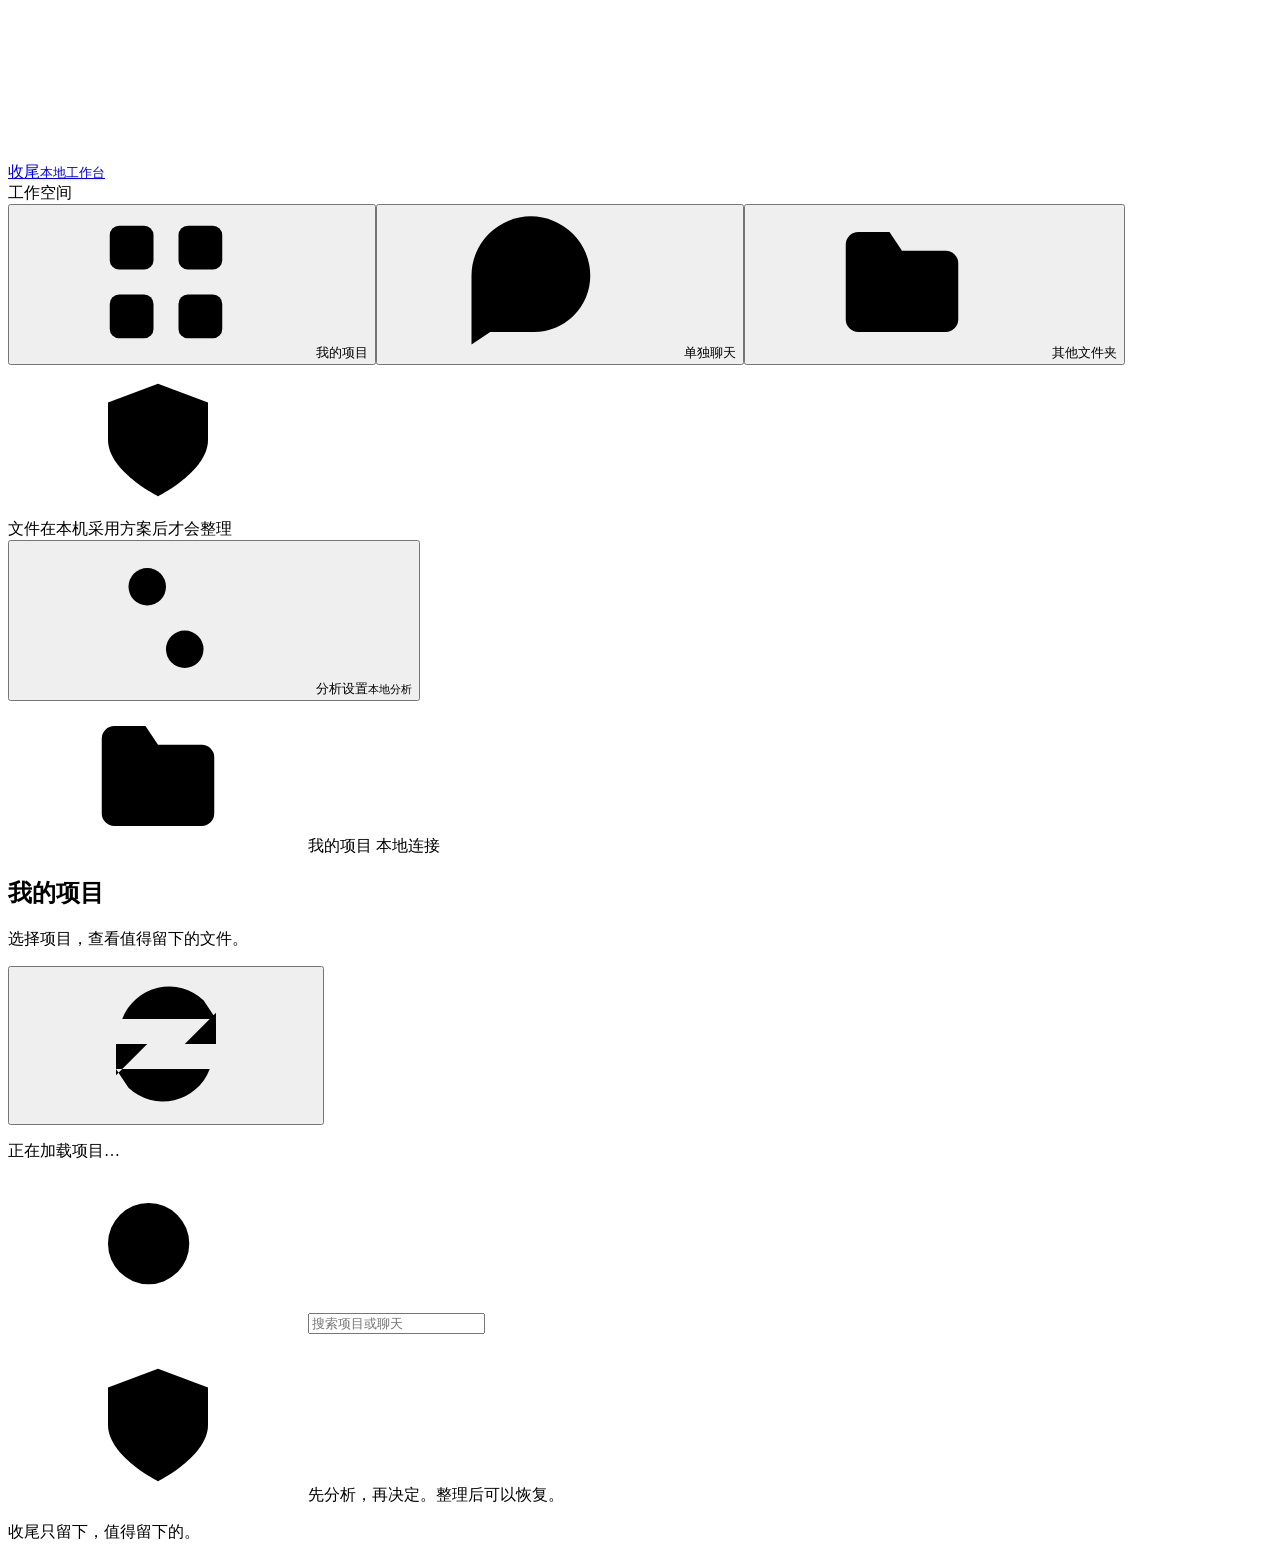
==== skills/project-closeout/scripts/project_closeout/ui/index.html @ 7bd2b9af "发布收尾：按任务整理文件，保留交付成果与重要节点" ====
<!doctype html>
<html lang="zh-CN" data-theme="light" data-palette="navy" data-scale="desk" data-profile="workspace"><head><meta charset="utf-8"><meta name="viewport" content="width=device-width,initial-scale=1"><title>收尾 · 本地工作台</title><link rel="stylesheet" href="/source-tokens.css"><link rel="stylesheet" href="/source-material.css"><link rel="stylesheet" href="/ui.css"><link rel="stylesheet" href="/source-theme.css"><script src="/ui.js" defer></script></head><body>
<svg class="icon-library" xmlns="http://www.w3.org/2000/svg" aria-hidden="true"><defs>
<symbol id="i-folder" viewBox="0 0 24 24"><path d="M3 8V6a2 2 0 0 1 2-2h5l2 3h7a2 2 0 0 1 2 2v9a2 2 0 0 1-2 2H5a2 2 0 0 1-2-2Z"/></symbol>
<symbol id="i-chat" viewBox="0 0 24 24"><path d="M21 11a9 9 0 0 1-9 9H5l-3 2V11a9.5 9.5 0 1 1 19 0Z"/><path d="M7 9h9M7 13h6"/></symbol>
<symbol id="i-grid" viewBox="0 0 24 24"><rect x="3" y="3" width="7" height="7" rx="1.5"/><rect x="14" y="3" width="7" height="7" rx="1.5"/><rect x="3" y="14" width="7" height="7" rx="1.5"/><rect x="14" y="14" width="7" height="7" rx="1.5"/></symbol>
<symbol id="i-search" viewBox="0 0 24 24"><circle cx="10.5" cy="10.5" r="6.5"/><path d="m16 16 4.5 4.5"/></symbol>
<symbol id="i-settings" viewBox="0 0 24 24"><path d="M4 7h16M4 17h16"/><circle cx="9" cy="7" r="3"/><circle cx="15" cy="17" r="3"/></symbol>
<symbol id="i-arrow" viewBox="0 0 24 24"><path d="M5 12h14m-6-6 6 6-6 6"/></symbol>
<symbol id="i-back" viewBox="0 0 24 24"><path d="M19 12H5m6-6-6 6 6 6"/></symbol>
<symbol id="i-refresh" viewBox="0 0 24 24"><path d="M20 7v5h-5M4 17v-5h5M5 8a8 8 0 0 1 13-3l2 3M4 16l2 3a8 8 0 0 0 13-3"/></symbol>
<symbol id="i-shield" viewBox="0 0 24 24"><path d="m12 3 8 3v6c0 5-8 9-8 9s-8-4-8-9V6Z"/><path d="m8 12 3 3 5-6"/></symbol>
<symbol id="i-check" viewBox="0 0 24 24"><path d="m5 12 4 4L19 6"/></symbol>
<symbol id="i-file" viewBox="0 0 24 24"><path d="M14 3H6a2 2 0 0 0-2 2v14a2 2 0 0 0 2 2h12a2 2 0 0 0 2-2V9ZM14 3v6h6M8 13h8M8 17h5"/></symbol>
<symbol id="i-spark" viewBox="0 0 24 24"><path d="m12 3 2.7 6.3L21 12l-6.3 2.7L12 21l-2.7-6.3L3 12l6.3-2.7Z"/></symbol>
</defs></svg>
<div class="app-shell"><aside class="sidebar">
<a class="brand" id="brand" href="#"><span class="brand-mark" aria-hidden="true"><b></b><b></b><b></b></span><span>收尾<small>本地工作台</small></span></a><div class="nav-label">工作空间</div>
<nav id="tabs" aria-label="项目类别"><button data-tab="project" class="active"><svg class="icon" aria-hidden="true"><use href="#i-grid"/></svg><span>我的项目</span><span id="project-count" class="nav-count"></span></button><button data-tab="chat"><svg class="icon" aria-hidden="true"><use href="#i-chat"/></svg><span>单独聊天</span></button><button data-tab="folder"><svg class="icon" aria-hidden="true"><use href="#i-folder"/></svg><span>其他文件夹</span></button></nav>
<div class="sidebar-bottom"><div class="local-note"><svg class="icon" aria-hidden="true"><use href="#i-shield"/></svg><div>文件在本机<span>采用方案后才会整理</span></div></div><button id="settings" class="settings-button"><svg class="icon" aria-hidden="true"><use href="#i-settings"/></svg><span>分析设置<small id="analysis-mode">本地分析</small></span><span class="settings-dot" aria-hidden="true"></span></button></div></aside>
<div class="workspace"><header class="topbar"><span class="breadcrumb"><svg class="icon" aria-hidden="true"><use href="#i-folder"/></svg><span id="workspace-crumb">我的项目</span></span><span class="connection"><span></span> 本地连接</span></header>
<main><section id="picker"><div class="page-heading"><div><h1 id="picker-title">我的项目</h1><p class="intro">选择项目，查看值得留下的文件。</p></div><button id="refresh" class="icon-button" title="刷新项目列表" aria-label="刷新项目列表"><svg class="icon" aria-hidden="true"><use href="#i-refresh"/></svg></button></div><div class="collection-toolbar"><p id="list-note" class="muted">正在加载项目…</p><label class="search"><svg class="icon" aria-hidden="true"><use href="#i-search"/></svg><input id="search" type="search" placeholder="搜索项目或聊天" aria-label="搜索项目或聊天名称"></label></div><div id="cards" class="cards"></div><div class="empty-state" id="empty-state" hidden><svg class="icon" aria-hidden="true"><use href="#i-search"/></svg><h2>没有找到匹配项目</h2><p>试试其他关键词，或切换左侧类别。</p></div><p class="collection-foot"><svg class="icon" aria-hidden="true"><use href="#i-shield"/></svg>先分析，再决定。整理后可以恢复。</p></section>
<section id="project-view" hidden><button id="back" class="back"><svg class="icon" aria-hidden="true"><use href="#i-back"/></svg>返回项目</button><div class="project-heading"><div><div class="eyebrow" id="project-stage">正在分析</div><h1 id="project-title"></h1></div><span class="project-symbol" aria-hidden="true"><svg class="icon"><use href="#i-folder"/></svg></span></div>
<section id="busy" class="panel analysis-progress" hidden><div class="analysis-art" aria-hidden="true"><span></span><span></span><span></span></div><div class="spinner"></div><h2 id="progress" aria-live="polite">正在识别项目文件…</h2><p class="muted">梳理成果、源文件与过程文件，准备保留建议。</p><p class="footnote">分析期间不会移动文件。</p></section>
<section id="results" hidden><section class="findings"><div class="finding-symbol" aria-hidden="true"><svg class="icon"><use href="#i-spark"/></svg></div><div class="finding-content"><div class="row"><h2 id="findings-title">整理建议</h2><span id="result-mode" class="mode-pill"></span></div><div id="findings-text"></div><p id="mode-note" class="muted" role="status"></p><p id="analysis-coverage" class="muted" hidden></p><p id="analysis-actions" class="row" hidden><button id="analysis-settings" class="secondary">检查分析设置</button><button id="analysis-retry" class="secondary">重试 AI 分析</button></p></div></section>
<section class="retention"><label class="field">本次整理范围<select id="scope" aria-label="本次整理范围"></select></label><div class="section-heading"><h2>选择整理方式</h2><span>只作用于所选范围</span></div><div id="plans" class="plan-cards" role="radiogroup" aria-label="选择整理方式"></div><p id="comparison-note" class="footnote"></p></section>
<section class="panel task-explanation" aria-labelledby="explanation-title"><h2 id="explanation-title">为什么这样整理</h2><p id="explanation-lead"></p><div id="explanation-files"></div><p id="explanation-caution"></p><button id="inspect-unknown" class="secondary" hidden>核对用途不明的文件</button></section>
<details id="review-panel" class="panel review-panel"><summary>文件清单与判断依据 <span>查看详情</span></summary><div class="row review-tools"><p class="muted">可修改文件归类，三份方案会一起更新。</p><input id="file-search" type="search" aria-label="按名称或路径查找文件" placeholder="查找文件"><select id="filter" aria-label="筛选文件建议"><option value="unknown">用途不明，准备移出</option><option value="all" selected>全部文件</option><option value="candidate">准备移出的文件</option><option value="keep">保留的文件</option></select></div><div class="table-wrap"><table><thead><tr><th>移出</th><th>文件</th><th>归类</th><th>安排</th><th>原因</th><th>大小</th></tr></thead><tbody id="files"></tbody></table></div><p class="muted" id="row-limit"></p><button type="button" id="more-rows" class="secondary" hidden>显示更多文件</button><details><summary>分析范围与限制</summary><ul id="warnings"></ul></details><details id="transmission"><summary>本次 AI 外发内容</summary><pre id="payload-text"></pre></details><p class="footnote" id="report-location"></p></details>
<div id="decision-bar" class="decision-bar"><div><strong id="chosen-title">保留结果和重要节点</strong><p id="chosen-impact"></p></div><button id="apply" class="primary">按此方案整理</button></div><p id="decision-note" class="decision-note"><svg class="icon" aria-hidden="true"><use href="#i-shield"/></svg>移到 Mac 废纸篓，不会自动清空。清空后才释放空间。</p></section>
<section id="completed" class="panel completed" hidden><div class="complete-mark"><svg class="icon" aria-hidden="true"><use href="#i-check"/></svg></div><h2 id="complete-title">已经整理好了</h2><p id="complete-description"></p><div class="complete-actions"><button id="undo" class="primary">撤销这次整理</button><button id="reanalyze" class="secondary">重新分析</button></div></section><button id="retry" class="secondary" hidden>重新分析</button></section><div id="error" class="error" role="alert" hidden></div></main>
<footer class="workspace-footer"><span>收尾</span><span>只留下，值得留下的。</span></footer></div></div>
<dialog id="settings-dialog"><div class="dialog-heading"><svg class="icon" aria-hidden="true"><use href="#i-settings"/></svg><h2>分析设置</h2></div><p class="muted">设置一次，以后选择项目就自动分析。</p><label class="toggle-setting"><input type="checkbox" id="enable-ai"><span>使用我的 API 分析文件内容</span></label><p class="footnote">关闭时使用本地规则。启用后，会向所选服务商发送必要文件片段，可能产生费用。</p><div id="api-settings"><label class="field">服务商<select id="provider"><option value="deepseek">DeepSeek</option><option value="openai">OpenAI</option><option value="anthropic">Anthropic</option><option value="gemini">Gemini</option></select></label><label class="field">模型 ID<input id="model" placeholder="你账户中可用的模型 ID"></label><label class="field">API Key<input id="api-key" type="password" autocomplete="off" placeholder="在本地填写；已保存时可留空"></label><label class="toggle-setting"><input type="checkbox" id="remember-key"><span>记住 Key，保存到本机钥匙串</span></label><p class="footnote">不勾选时，仅在本次运行期间使用。不会写入项目或浏览器存储。</p></div><p id="settings-error" class="settings-error" role="alert"></p><div class="dialog-actions"><button id="cancel-settings" class="secondary">取消</button><button id="save-settings" class="primary">保存设置</button></div></dialog>
</body></html>
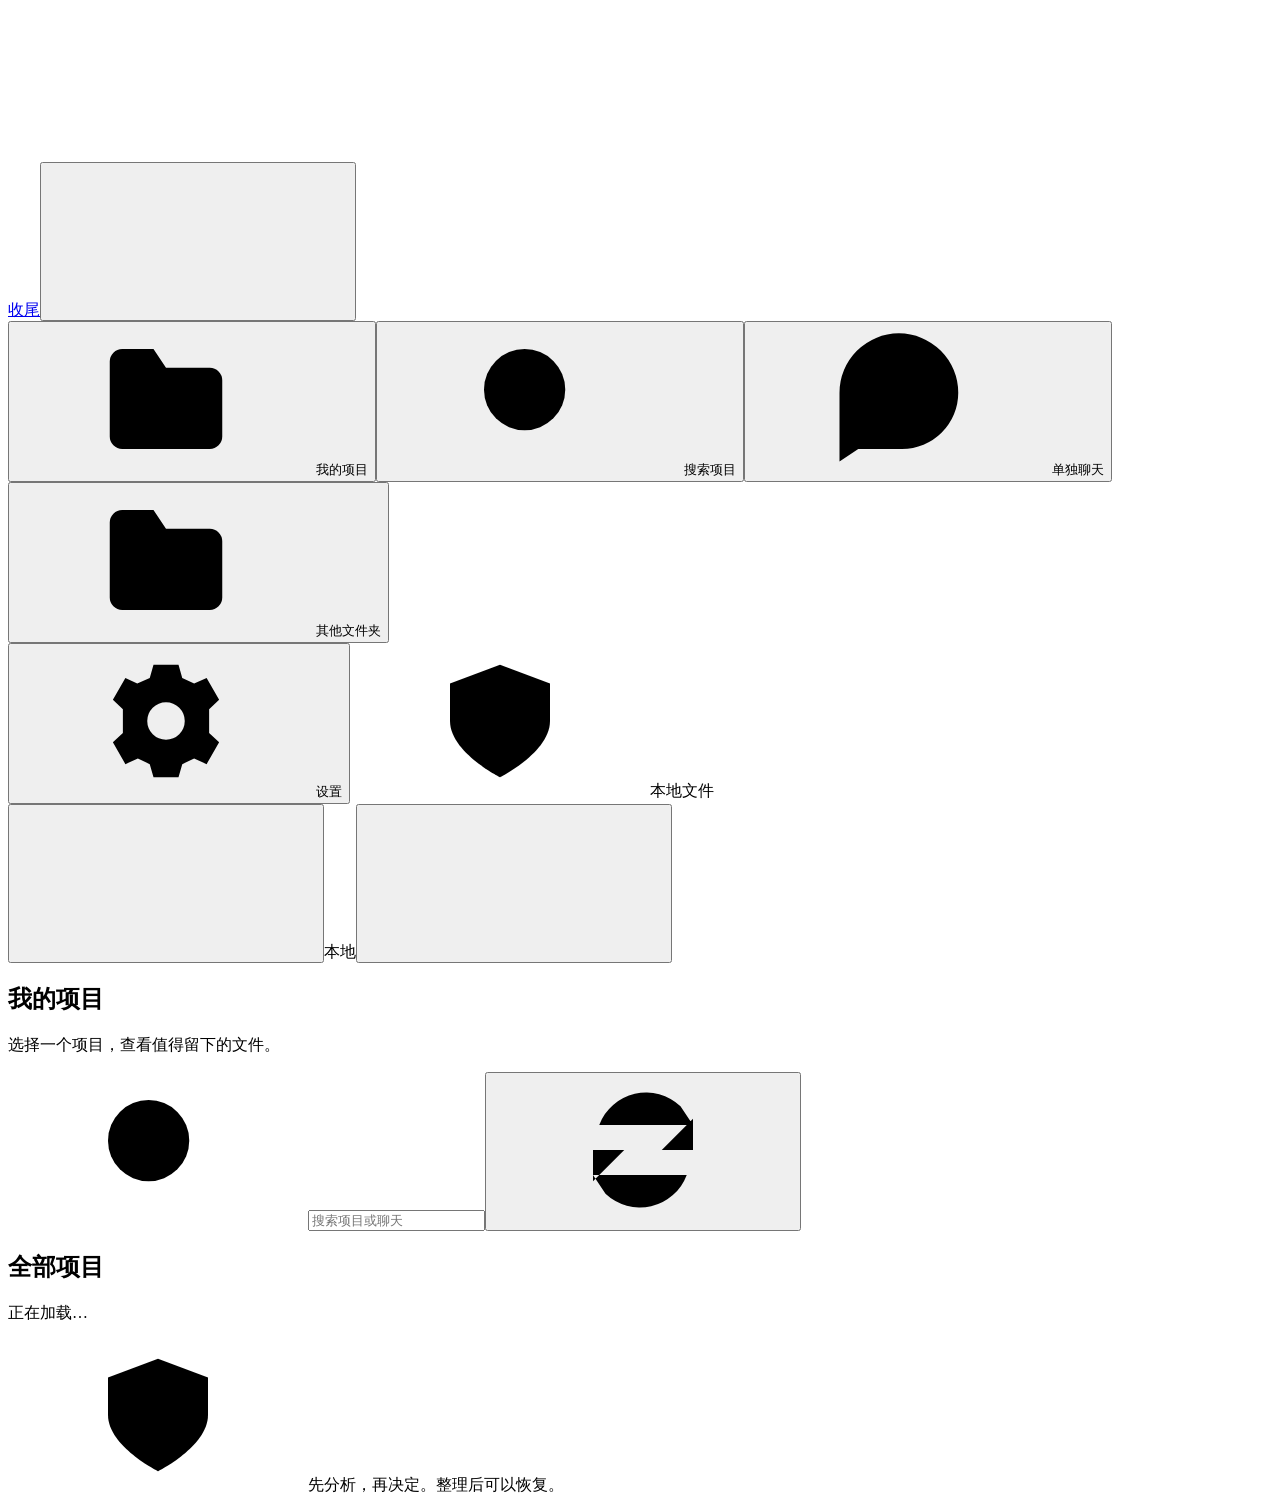
==== commit a4c2ce43: "更新收尾界面：简化项目导航、方案对比与分析设置" ====
--- a/skills/project-closeout/scripts/project_closeout/ui/index.html
+++ b/skills/project-closeout/scripts/project_closeout/ui/index.html
@@ -1,5 +1,5 @@
 <!doctype html>
-<html lang="zh-CN" data-theme="light" data-palette="navy" data-scale="desk" data-profile="workspace"><head><meta charset="utf-8"><meta name="viewport" content="width=device-width,initial-scale=1"><title>收尾 · 本地工作台</title><link rel="stylesheet" href="/source-tokens.css"><link rel="stylesheet" href="/source-material.css"><link rel="stylesheet" href="/ui.css"><link rel="stylesheet" href="/source-theme.css"><script src="/ui.js" defer></script></head><body>
+<html lang="zh-CN" data-theme="light" data-palette="navy" data-scale="desk" data-profile="workspace"><head><meta charset="utf-8"><meta name="viewport" content="width=device-width,initial-scale=1"><title>收尾 · 本地工作台</title><link rel="stylesheet" href="/ui.css"><script src="/ui.js" defer></script></head><body>
 <svg class="icon-library" xmlns="http://www.w3.org/2000/svg" aria-hidden="true"><defs>
 <symbol id="i-folder" viewBox="0 0 24 24"><path d="M3 8V6a2 2 0 0 1 2-2h5l2 3h7a2 2 0 0 1 2 2v9a2 2 0 0 1-2 2H5a2 2 0 0 1-2-2Z"/></symbol>
 <symbol id="i-chat" viewBox="0 0 24 24"><path d="M21 11a9 9 0 0 1-9 9H5l-3 2V11a9.5 9.5 0 1 1 19 0Z"/><path d="M7 9h9M7 13h6"/></symbol>
@@ -13,21 +13,49 @@
 <symbol id="i-check" viewBox="0 0 24 24"><path d="m5 12 4 4L19 6"/></symbol>
 <symbol id="i-file" viewBox="0 0 24 24"><path d="M14 3H6a2 2 0 0 0-2 2v14a2 2 0 0 0 2 2h12a2 2 0 0 0 2-2V9ZM14 3v6h6M8 13h8M8 17h5"/></symbol>
 <symbol id="i-spark" viewBox="0 0 24 24"><path d="m12 3 2.7 6.3L21 12l-6.3 2.7L12 21l-2.7-6.3L3 12l6.3-2.7Z"/></symbol>
-</defs></svg>
-<div class="app-shell"><aside class="sidebar">
-<a class="brand" id="brand" href="#"><span class="brand-mark" aria-hidden="true"><b></b><b></b><b></b></span><span>收尾<small>本地工作台</small></span></a><div class="nav-label">工作空间</div>
-<nav id="tabs" aria-label="项目类别"><button data-tab="project" class="active"><svg class="icon" aria-hidden="true"><use href="#i-grid"/></svg><span>我的项目</span><span id="project-count" class="nav-count"></span></button><button data-tab="chat"><svg class="icon" aria-hidden="true"><use href="#i-chat"/></svg><span>单独聊天</span></button><button data-tab="folder"><svg class="icon" aria-hidden="true"><use href="#i-folder"/></svg><span>其他文件夹</span></button></nav>
-<div class="sidebar-bottom"><div class="local-note"><svg class="icon" aria-hidden="true"><use href="#i-shield"/></svg><div>文件在本机<span>采用方案后才会整理</span></div></div><button id="settings" class="settings-button"><svg class="icon" aria-hidden="true"><use href="#i-settings"/></svg><span>分析设置<small id="analysis-mode">本地分析</small></span><span class="settings-dot" aria-hidden="true"></span></button></div></aside>
-<div class="workspace"><header class="topbar"><span class="breadcrumb"><svg class="icon" aria-hidden="true"><use href="#i-folder"/></svg><span id="workspace-crumb">我的项目</span></span><span class="connection"><span></span> 本地连接</span></header>
-<main><section id="picker"><div class="page-heading"><div><h1 id="picker-title">我的项目</h1><p class="intro">选择项目，查看值得留下的文件。</p></div><button id="refresh" class="icon-button" title="刷新项目列表" aria-label="刷新项目列表"><svg class="icon" aria-hidden="true"><use href="#i-refresh"/></svg></button></div><div class="collection-toolbar"><p id="list-note" class="muted">正在加载项目…</p><label class="search"><svg class="icon" aria-hidden="true"><use href="#i-search"/></svg><input id="search" type="search" placeholder="搜索项目或聊天" aria-label="搜索项目或聊天名称"></label></div><div id="cards" class="cards"></div><div class="empty-state" id="empty-state" hidden><svg class="icon" aria-hidden="true"><use href="#i-search"/></svg><h2>没有找到匹配项目</h2><p>试试其他关键词，或切换左侧类别。</p></div><p class="collection-foot"><svg class="icon" aria-hidden="true"><use href="#i-shield"/></svg>先分析，再决定。整理后可以恢复。</p></section>
-<section id="project-view" hidden><button id="back" class="back"><svg class="icon" aria-hidden="true"><use href="#i-back"/></svg>返回项目</button><div class="project-heading"><div><div class="eyebrow" id="project-stage">正在分析</div><h1 id="project-title"></h1></div><span class="project-symbol" aria-hidden="true"><svg class="icon"><use href="#i-folder"/></svg></span></div>
+<symbol id="i-menu" viewBox="0 0 24 24"><path d="M4 6h16M4 12h16M4 18h16"/></symbol><symbol id="i-more" viewBox="0 0 24 24"><path d="M4 12h.1M12 12h.1M20 12h.1"/></symbol><symbol id="i-gear" viewBox="0 0 24 24"><path d="m10 3-.6 2.1-2 .9-1.9-.9-2 3.5 1.6 1.5v3.8l-1.6 1.5 2 3.5 2-.9 1.9.9.6 2.1h4l.6-2.1 1.9-.9 2 .9 2-3.5-1.6-1.5v-3.8l1.6-1.5-2-3.5-2 .9-1.9-.9L14 3z M15 12a3 3 0 1 1-6 0 3 3 0 1 1 6 0"/></symbol></defs></svg>
+<div class="app-shell"><aside class="sidebar" id="sidebar">
+<div class="side-tools"><a class="brand" id="brand" href="#">收尾</a><button id="collapse" aria-label="收起侧栏" title="收起侧栏" aria-controls="sidebar"><svg class="icon" aria-hidden="true"><use href="#i-menu"/></svg></button></div>
+<nav id="tabs" aria-label="项目类别">
+<button data-tab="project" class="active"><svg class="icon" aria-hidden="true"><use href="#i-folder"/></svg>我的项目</button><button id="search-nav"><svg class="icon" aria-hidden="true"><use href="#i-search"/></svg>搜索项目</button><button data-tab="chat"><svg class="icon" aria-hidden="true"><use href="#i-chat"/></svg>单独聊天</button><button data-tab="folder"><svg class="icon" aria-hidden="true"><use href="#i-folder"/></svg>其他文件夹</button></nav>
+<div class="sidebar-bottom"><button id="settings"><svg class="icon" aria-hidden="true"><use href="#i-gear"/></svg>设置</button><span title="文件保存在本机"><svg class="icon" aria-hidden="true"><use href="#i-shield"/></svg>本地文件</span></div></aside>
+<div class="workspace"><header class="topbar"><button id="top-home" title="展开侧栏" aria-label="展开侧栏" aria-controls="sidebar"><svg class="icon" aria-hidden="true"><use href="#i-menu"/></svg></button><span>本地</span><button id="more" class="round" aria-label="打开分析设置" title="分析设置"><svg class="icon" aria-hidden="true"><use href="#i-more"/></svg></button></header>
+<main><section id="picker"><div class="page-heading"><h1 id="picker-title">我的项目</h1><p class="intro">选择一个项目，查看值得留下的文件。</p></div>
+<div class="collection-toolbar"><label class="search"><svg class="icon" aria-hidden="true"><use href="#i-search"/></svg><input id="search" type="search" placeholder="搜索项目或聊天" aria-label="搜索项目或聊天名称"></label><button id="refresh" class="round" aria-label="刷新项目列表"><svg class="icon" aria-hidden="true"><use href="#i-refresh"/></svg></button></div>
+<div class="list-heading"><h2 id="list-heading">全部项目</h2><span id="list-note">正在加载…</span></div><div id="cards" class="cards"></div><div class="empty-state" id="empty-state" hidden><svg class="icon" aria-hidden="true"><use href="#i-search"/></svg><h2>没有找到匹配项目</h2><p>试试其他关键词，或切换左侧类别。</p></div><p class="collection-foot"><svg class="icon" aria-hidden="true"><use href="#i-shield"/></svg>先分析，再决定。整理后可以恢复。</p></section>
+<section id="project-view" hidden><button id="back" class="back"><svg class="icon" aria-hidden="true"><use href="#i-back"/></svg>我的项目</button><div class="project-heading"><h1 id="project-title"></h1><div id="stage-line"><span id="project-stage"></span><label id="scope-line" hidden> · <select id="scope" aria-label="本次整理范围"></select></label><span id="stage-count"></span></div></div><div id="project-hero"></div>
 <section id="busy" class="panel analysis-progress" hidden><div class="analysis-art" aria-hidden="true"><span></span><span></span><span></span></div><div class="spinner"></div><h2 id="progress" aria-live="polite">正在识别项目文件…</h2><p class="muted">梳理成果、源文件与过程文件，准备保留建议。</p><p class="footnote">分析期间不会移动文件。</p></section>
-<section id="results" hidden><section class="findings"><div class="finding-symbol" aria-hidden="true"><svg class="icon"><use href="#i-spark"/></svg></div><div class="finding-content"><div class="row"><h2 id="findings-title">整理建议</h2><span id="result-mode" class="mode-pill"></span></div><div id="findings-text"></div><p id="mode-note" class="muted" role="status"></p><p id="analysis-coverage" class="muted" hidden></p><p id="analysis-actions" class="row" hidden><button id="analysis-settings" class="secondary">检查分析设置</button><button id="analysis-retry" class="secondary">重试 AI 分析</button></p></div></section>
-<section class="retention"><label class="field">本次整理范围<select id="scope" aria-label="本次整理范围"></select></label><div class="section-heading"><h2>选择整理方式</h2><span>只作用于所选范围</span></div><div id="plans" class="plan-cards" role="radiogroup" aria-label="选择整理方式"></div><p id="comparison-note" class="footnote"></p></section>
-<section class="panel task-explanation" aria-labelledby="explanation-title"><h2 id="explanation-title">为什么这样整理</h2><p id="explanation-lead"></p><div id="explanation-files"></div><p id="explanation-caution"></p><button id="inspect-unknown" class="secondary" hidden>核对用途不明的文件</button></section>
-<details id="review-panel" class="panel review-panel"><summary>文件清单与判断依据 <span>查看详情</span></summary><div class="row review-tools"><p class="muted">可修改文件归类，三份方案会一起更新。</p><input id="file-search" type="search" aria-label="按名称或路径查找文件" placeholder="查找文件"><select id="filter" aria-label="筛选文件建议"><option value="unknown">用途不明，准备移出</option><option value="all" selected>全部文件</option><option value="candidate">准备移出的文件</option><option value="keep">保留的文件</option></select></div><div class="table-wrap"><table><thead><tr><th>移出</th><th>文件</th><th>归类</th><th>安排</th><th>原因</th><th>大小</th></tr></thead><tbody id="files"></tbody></table></div><p class="muted" id="row-limit"></p><button type="button" id="more-rows" class="secondary" hidden>显示更多文件</button><details><summary>分析范围与限制</summary><ul id="warnings"></ul></details><details id="transmission"><summary>本次 AI 外发内容</summary><pre id="payload-text"></pre></details><p class="footnote" id="report-location"></p></details>
+<section id="results" hidden><section class="findings"><h2 id="findings-title">整理建议</h2><div id="findings-text"></div><p id="analysis-actions" hidden><button id="analysis-settings" class="secondary">检查分析设置</button><button id="analysis-retry" class="secondary">重试 AI 分析</button></p></section>
+<section class="retention"><h2>选择保留程度</h2><div class="plan-row cols" aria-hidden="true"><span></span><span>保留</span><span>移出</span></div><div id="plans" role="radiogroup" aria-label="选择整理方式"></div><p id="comparison-note" class="footnote"></p></section>
+<details id="review-panel" class="sheet"><summary>文件清单与判断依据 <span id="review-count"></span></summary><div class="row review-tools"><p class="muted">可修改文件归类，三份方案会一起更新。</p><input id="file-search" type="search" aria-label="按名称或路径查找文件" placeholder="查找文件"><select id="filter" aria-label="筛选文件建议"><option value="unknown">用途不明，准备移出</option><option value="all" selected>全部文件</option><option value="candidate">准备移出的文件</option><option value="keep">保留的文件</option></select></div><div class="table-wrap"><table><thead><tr><th>移出</th><th>文件</th><th>归类</th><th>安排</th><th>原因</th><th>大小</th></tr></thead><tbody id="files"></tbody></table></div><p class="muted" id="row-limit"></p><button type="button" id="more-rows" class="secondary" hidden>显示更多文件</button><section class="task-explanation"><h3 id="explanation-title"></h3><p id="explanation-lead"></p><div id="explanation-files"></div><p id="explanation-caution"></p><button id="inspect-unknown" class="secondary" hidden>核对用途不明的文件</button></section></details>
+<details id="limits" class="sheet"><summary>分析范围与限制</summary><p id="mode-note" role="status"></p><p id="analysis-coverage" hidden></p><ul id="warnings"></ul><details id="transmission"><summary>本次 AI 外发内容</summary><pre id="payload-text"></pre></details><p id="report-location" class="footnote"></p></details>
 <div id="decision-bar" class="decision-bar"><div><strong id="chosen-title">保留结果和重要节点</strong><p id="chosen-impact"></p></div><button id="apply" class="primary">按此方案整理</button></div><p id="decision-note" class="decision-note"><svg class="icon" aria-hidden="true"><use href="#i-shield"/></svg>移到 Mac 废纸篓，不会自动清空。清空后才释放空间。</p></section>
 <section id="completed" class="panel completed" hidden><div class="complete-mark"><svg class="icon" aria-hidden="true"><use href="#i-check"/></svg></div><h2 id="complete-title">已经整理好了</h2><p id="complete-description"></p><div class="complete-actions"><button id="undo" class="primary">撤销这次整理</button><button id="reanalyze" class="secondary">重新分析</button></div></section><button id="retry" class="secondary" hidden>重新分析</button></section><div id="error" class="error" role="alert" hidden></div></main>
-<footer class="workspace-footer"><span>收尾</span><span>只留下，值得留下的。</span></footer></div></div>
-<dialog id="settings-dialog"><div class="dialog-heading"><svg class="icon" aria-hidden="true"><use href="#i-settings"/></svg><h2>分析设置</h2></div><p class="muted">设置一次，以后选择项目就自动分析。</p><label class="toggle-setting"><input type="checkbox" id="enable-ai"><span>使用我的 API 分析文件内容</span></label><p class="footnote">关闭时使用本地规则。启用后，会向所选服务商发送必要文件片段，可能产生费用。</p><div id="api-settings"><label class="field">服务商<select id="provider"><option value="deepseek">DeepSeek</option><option value="openai">OpenAI</option><option value="anthropic">Anthropic</option><option value="gemini">Gemini</option></select></label><label class="field">模型 ID<input id="model" placeholder="你账户中可用的模型 ID"></label><label class="field">API Key<input id="api-key" type="password" autocomplete="off" placeholder="在本地填写；已保存时可留空"></label><label class="toggle-setting"><input type="checkbox" id="remember-key"><span>记住 Key，保存到本机钥匙串</span></label><p class="footnote">不勾选时，仅在本次运行期间使用。不会写入项目或浏览器存储。</p></div><p id="settings-error" class="settings-error" role="alert"></p><div class="dialog-actions"><button id="cancel-settings" class="secondary">取消</button><button id="save-settings" class="primary">保存设置</button></div></dialog>
+</div></div>
+<dialog id="settings-dialog" aria-labelledby="settings-title">
+  <form id="settings-form">
+    <header class="settings-head">
+      <span class="settings-icon" aria-hidden="true"><svg class="icon"><use href="#i-settings"/></svg></span>
+      <div><h2 id="settings-title">分析设置</h2><p>选择打开项目时的分析方式。</p></div>
+    </header>
+    <div class="settings-body">
+      <div class="analysis-choice">
+        <label for="enable-ai">使用 AI 分析</label>
+        <input id="enable-ai" type="checkbox" role="switch" aria-controls="api-settings" aria-describedby="analysis-mode">
+        <p id="analysis-mode"></p>
+      </div>
+      <div id="api-settings" hidden>
+        <div class="provider-model">
+          <label class="field">服务商<select id="provider"><option value="deepseek">DeepSeek</option><option value="openai">OpenAI</option><option value="anthropic">Anthropic</option><option value="gemini">Gemini</option></select></label>
+          <label class="field">模型 ID<input id="model" placeholder="输入可用的模型 ID" spellcheck="false" autocapitalize="none"></label>
+        </div>
+        <label class="field key-field">API Key<input id="api-key" type="password" autocomplete="off" spellcheck="false" placeholder="输入 API Key"></label>
+        <label class="remember-line"><input type="checkbox" id="remember-key" aria-describedby="remember-note"><span>保存到本机钥匙串</span></label>
+        <p id="remember-note">不保存时，输入的 Key 仅在本次运行期间使用。</p>
+      </div>
+      <p id="settings-error" class="settings-error" role="alert"></p>
+    </div>
+    <footer class="dialog-actions"><button type="button" id="cancel-settings" class="secondary">取消</button><button type="submit" id="save-settings" class="primary">保存设置</button></footer>
+  </form>
+</dialog>
 </body></html>
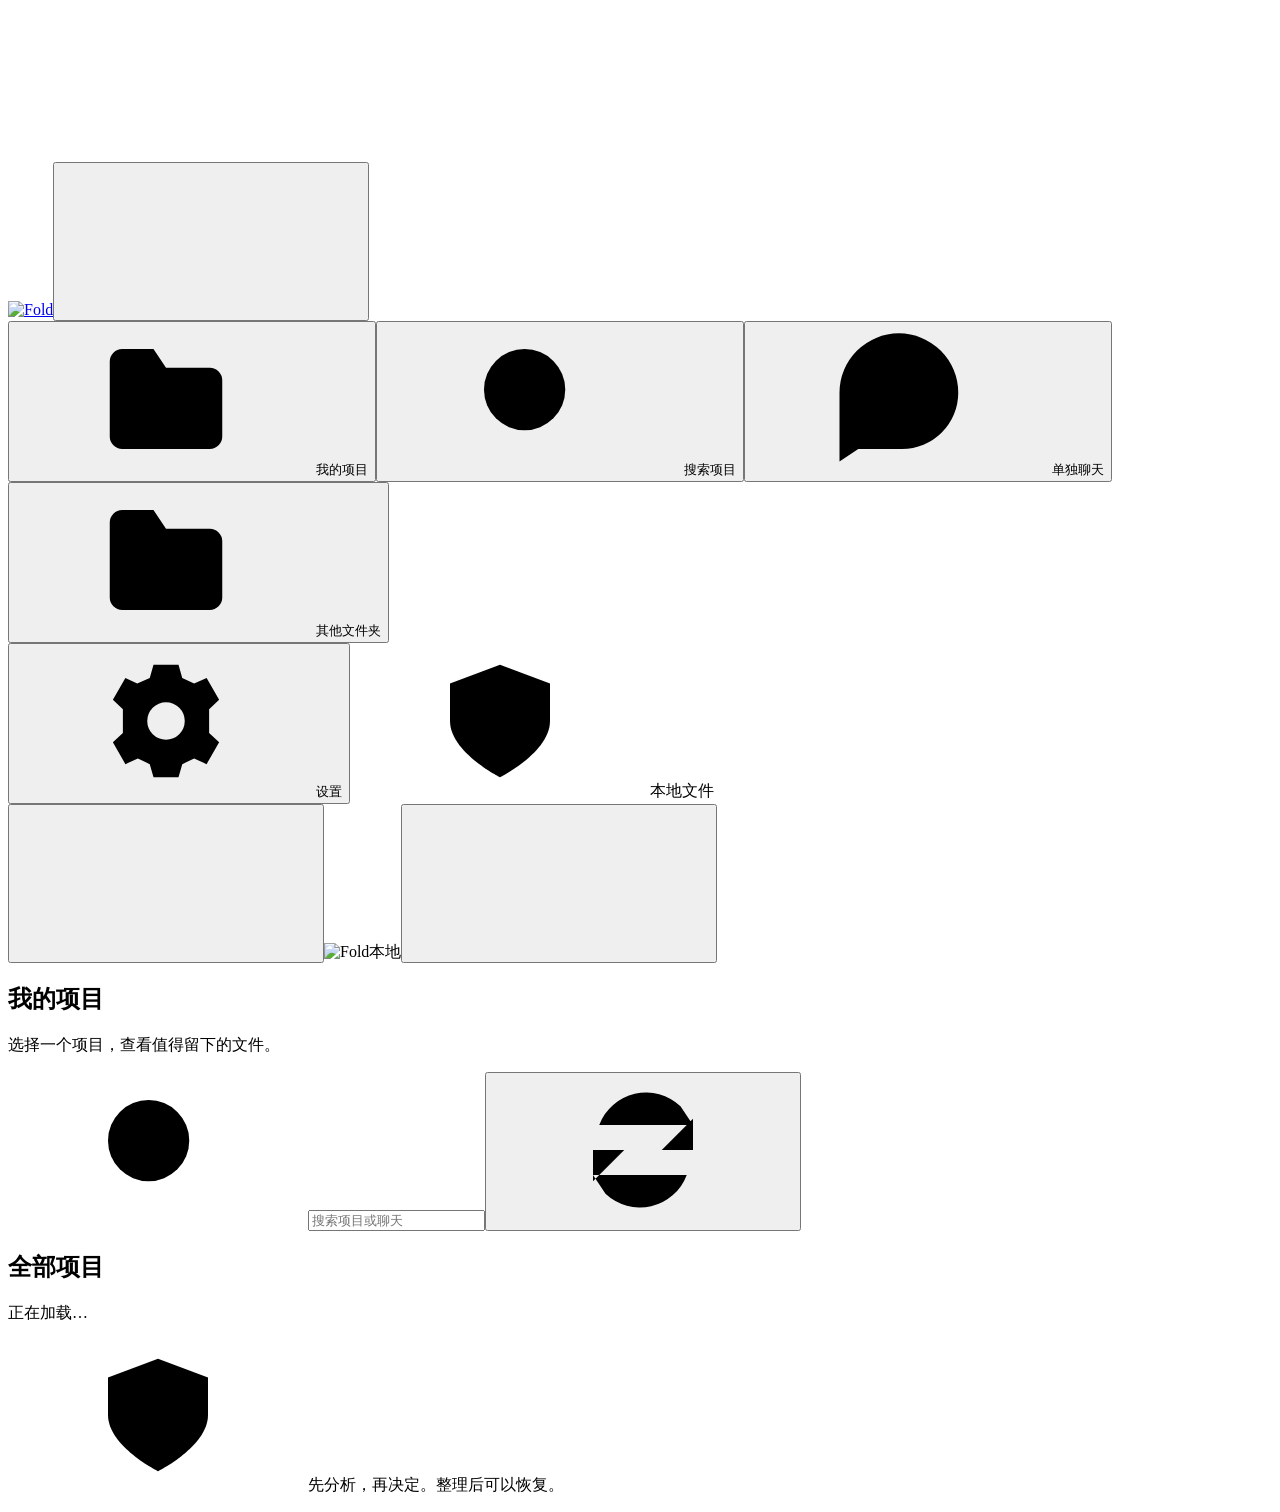
==== commit 19d661ee: "在使用界面和浏览器标签页启用 Fold 折页标志" ====
--- a/skills/project-closeout/scripts/project_closeout/ui/index.html
+++ b/skills/project-closeout/scripts/project_closeout/ui/index.html
@@ -1,5 +1,5 @@
 <!doctype html>
-<html lang="zh-CN" data-theme="light" data-palette="navy" data-scale="desk" data-profile="workspace"><head><meta charset="utf-8"><meta name="viewport" content="width=device-width,initial-scale=1"><title>收尾 · 本地工作台</title><link rel="stylesheet" href="/ui.css"><script src="/ui.js" defer></script></head><body>
+<html lang="zh-CN" data-theme="light" data-palette="navy" data-scale="desk" data-profile="workspace"><head><meta charset="utf-8"><meta name="viewport" content="width=device-width,initial-scale=1"><title>Fold · 收尾</title><link rel="icon" type="image/svg+xml" href="/fold-icon.svg"><link rel="stylesheet" href="/ui.css"><script src="/ui.js" defer></script></head><body>
 <svg class="icon-library" xmlns="http://www.w3.org/2000/svg" aria-hidden="true"><defs>
 <symbol id="i-folder" viewBox="0 0 24 24"><path d="M3 8V6a2 2 0 0 1 2-2h5l2 3h7a2 2 0 0 1 2 2v9a2 2 0 0 1-2 2H5a2 2 0 0 1-2-2Z"/></symbol>
 <symbol id="i-chat" viewBox="0 0 24 24"><path d="M21 11a9 9 0 0 1-9 9H5l-3 2V11a9.5 9.5 0 1 1 19 0Z"/><path d="M7 9h9M7 13h6"/></symbol>
@@ -15,11 +15,11 @@
 <symbol id="i-spark" viewBox="0 0 24 24"><path d="m12 3 2.7 6.3L21 12l-6.3 2.7L12 21l-2.7-6.3L3 12l6.3-2.7Z"/></symbol>
 <symbol id="i-menu" viewBox="0 0 24 24"><path d="M4 6h16M4 12h16M4 18h16"/></symbol><symbol id="i-more" viewBox="0 0 24 24"><path d="M4 12h.1M12 12h.1M20 12h.1"/></symbol><symbol id="i-gear" viewBox="0 0 24 24"><path d="m10 3-.6 2.1-2 .9-1.9-.9-2 3.5 1.6 1.5v3.8l-1.6 1.5 2 3.5 2-.9 1.9.9.6 2.1h4l.6-2.1 1.9-.9 2 .9 2-3.5-1.6-1.5v-3.8l1.6-1.5-2-3.5-2 .9-1.9-.9L14 3z M15 12a3 3 0 1 1-6 0 3 3 0 1 1 6 0"/></symbol></defs></svg>
 <div class="app-shell"><aside class="sidebar" id="sidebar">
-<div class="side-tools"><a class="brand" id="brand" href="#">收尾</a><button id="collapse" aria-label="收起侧栏" title="收起侧栏" aria-controls="sidebar"><svg class="icon" aria-hidden="true"><use href="#i-menu"/></svg></button></div>
+<div class="side-tools"><a class="brand" id="brand" href="#" aria-label="Fold · 收尾，返回项目首页"><img src="/fold-logo.svg" alt="Fold" width="98" height="32"></a><button id="collapse" aria-label="收起侧栏" title="收起侧栏" aria-controls="sidebar"><svg class="icon" aria-hidden="true"><use href="#i-menu"/></svg></button></div>
 <nav id="tabs" aria-label="项目类别">
 <button data-tab="project" class="active"><svg class="icon" aria-hidden="true"><use href="#i-folder"/></svg>我的项目</button><button id="search-nav"><svg class="icon" aria-hidden="true"><use href="#i-search"/></svg>搜索项目</button><button data-tab="chat"><svg class="icon" aria-hidden="true"><use href="#i-chat"/></svg>单独聊天</button><button data-tab="folder"><svg class="icon" aria-hidden="true"><use href="#i-folder"/></svg>其他文件夹</button></nav>
 <div class="sidebar-bottom"><button id="settings"><svg class="icon" aria-hidden="true"><use href="#i-gear"/></svg>设置</button><span title="文件保存在本机"><svg class="icon" aria-hidden="true"><use href="#i-shield"/></svg>本地文件</span></div></aside>
-<div class="workspace"><header class="topbar"><button id="top-home" title="展开侧栏" aria-label="展开侧栏" aria-controls="sidebar"><svg class="icon" aria-hidden="true"><use href="#i-menu"/></svg></button><span>本地</span><button id="more" class="round" aria-label="打开分析设置" title="分析设置"><svg class="icon" aria-hidden="true"><use href="#i-more"/></svg></button></header>
+<div class="workspace"><header class="topbar"><button id="top-home" title="展开侧栏" aria-label="展开侧栏" aria-controls="sidebar"><svg class="icon" aria-hidden="true"><use href="#i-menu"/></svg></button><img class="compact-brand" src="/fold-logo.svg" alt="Fold" width="79" height="26"><span>本地</span><button id="more" class="round" aria-label="打开分析设置" title="分析设置"><svg class="icon" aria-hidden="true"><use href="#i-more"/></svg></button></header>
 <main><section id="picker"><div class="page-heading"><h1 id="picker-title">我的项目</h1><p class="intro">选择一个项目，查看值得留下的文件。</p></div>
 <div class="collection-toolbar"><label class="search"><svg class="icon" aria-hidden="true"><use href="#i-search"/></svg><input id="search" type="search" placeholder="搜索项目或聊天" aria-label="搜索项目或聊天名称"></label><button id="refresh" class="round" aria-label="刷新项目列表"><svg class="icon" aria-hidden="true"><use href="#i-refresh"/></svg></button></div>
 <div class="list-heading"><h2 id="list-heading">全部项目</h2><span id="list-note">正在加载…</span></div><div id="cards" class="cards"></div><div class="empty-state" id="empty-state" hidden><svg class="icon" aria-hidden="true"><use href="#i-search"/></svg><h2>没有找到匹配项目</h2><p>试试其他关键词，或切换左侧类别。</p></div><p class="collection-foot"><svg class="icon" aria-hidden="true"><use href="#i-shield"/></svg>先分析，再决定。整理后可以恢复。</p></section>
